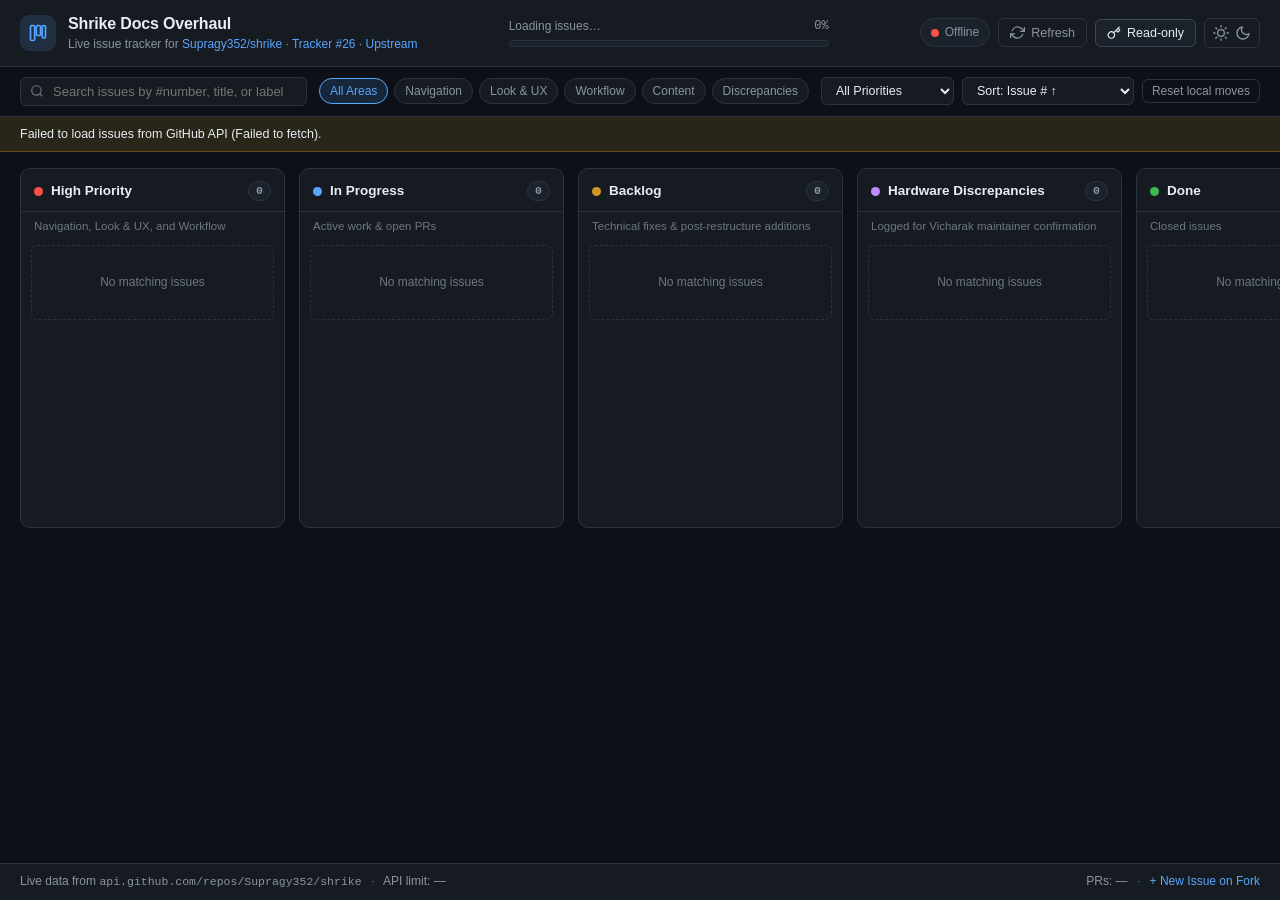
==== index.html @ 1a7da1d7 "feat: deploy live Shrike Docs Overhaul Kanban board to GitHub Pages" ====
<!DOCTYPE html>
<html lang="en" data-theme="dark">
<head>
  <meta charset="UTF-8" />
  <meta name="viewport" content="width=device-width, initial-scale=1.0" />
  <title>Shrike Docs Overhaul — Live Kanban Board</title>
  <link rel="icon" type="image/svg+xml" href="data:image/svg+xml,%3Csvg xmlns='http://www.w3.org/2000/svg' viewBox='0 0 32 32'%3E%3Crect width='32' height='32' rx='8' fill='%23161b22'/%3E%3Crect x='5' y='6' width='6' height='20' rx='2' fill='%23f85149'/%3E%3Crect x='13' y='6' width='6' height='14' rx='2' fill='%2358a6ff'/%3E%3Crect x='21' y='6' width='6' height='17' rx='2' fill='%233fb950'/%3E%3C/svg%3E" />
  <link rel="stylesheet" href="./styles.css" />
</head>
<body>
  <header class="topbar">
    <div class="topbar-left">
      <div class="brand">
        <span class="brand-icon" aria-hidden="true">
          <svg width="20" height="20" viewBox="0 0 24 24" fill="none" stroke="currentColor" stroke-width="2" stroke-linecap="round" stroke-linejoin="round">
            <rect x="3" y="3" width="5" height="18" rx="1.5"></rect>
            <rect x="10" y="3" width="5" height="12" rx="1.5"></rect>
            <rect x="17" y="3" width="4" height="15" rx="1.5"></rect>
          </svg>
        </span>
        <div>
          <h1>Shrike Docs Overhaul</h1>
          <p class="subtitle">
            Live issue tracker for
            <a href="https://github.com/Supragy352/shrike/issues" target="_blank" rel="noopener">Supragy352/shrike</a>
            &middot;
            <a href="https://github.com/Supragy352/shrike/issues/26" target="_blank" rel="noopener">Tracker #26</a>
            &middot;
            <a href="https://github.com/vicharak-in/shrike" target="_blank" rel="noopener">Upstream</a>
          </p>
        </div>
      </div>
    </div>

    <div class="topbar-center">
      <div class="progress-widget" title="Closed issues / Total tracked issues (excluding meta-tracker #26)">
        <div class="progress-meta">
          <span id="progress-label">Loading issues…</span>
          <span id="progress-pct" class="mono">0%</span>
        </div>
        <div class="progress-track">
          <div id="progress-fill" class="progress-fill" style="width: 0%"></div>
        </div>
      </div>
    </div>

    <div class="topbar-right">
      <div class="sync-pill" id="sync-status" title="Auto-refreshes every 60 seconds">
        <span class="status-dot" id="status-dot"></span>
        <span id="sync-text">Syncing…</span>
      </div>
      <button class="btn btn-ghost" id="btn-refresh" title="Refresh from GitHub API (R)">
        <svg width="15" height="15" viewBox="0 0 24 24" fill="none" stroke="currentColor" stroke-width="2" stroke-linecap="round" stroke-linejoin="round">
          <polyline points="23 4 23 10 17 10"></polyline>
          <polyline points="1 20 1 14 7 14"></polyline>
          <path d="M3.51 9a9 9 0 0 1 14.85-3.36L23 10M1 14l4.64 4.36A9 9 0 0 0 20.49 15"></path>
        </svg>
        <span>Refresh</span>
      </button>
      <button class="btn btn-outline" id="btn-token" title="Optional: connect GitHub token to push drag-and-drop changes live">
        <svg width="14" height="14" viewBox="0 0 24 24" fill="none" stroke="currentColor" stroke-width="2" stroke-linecap="round" stroke-linejoin="round">
          <path d="M21 2l-2 2m-7.61 7.61a5.5 5.5 0 1 1-7.778 7.778 5.5 5.5 0 0 1 7.777-7.777zm0 0L15.5 7.5m0 0l3 3L22 7l-3-3m-3.5 3.5L19 4"></path>
        </svg>
        <span id="token-btn-label">Read-only</span>
      </button>
      <button class="btn btn-icon" id="btn-theme" title="Toggle light/dark theme" aria-label="Toggle theme">
        <svg id="icon-sun" width="16" height="16" viewBox="0 0 24 24" fill="none" stroke="currentColor" stroke-width="2" stroke-linecap="round" stroke-linejoin="round">
          <circle cx="12" cy="12" r="5"></circle>
          <line x1="12" y1="1" x2="12" y2="3"></line>
          <line x1="12" y1="21" x2="12" y2="23"></line>
          <line x1="4.22" y1="4.22" x2="5.64" y2="5.64"></line>
          <line x1="18.36" y1="18.36" x2="19.78" y2="19.78"></line>
          <line x1="1" y1="12" x2="3" y2="12"></line>
          <line x1="21" y1="12" x2="23" y2="12"></line>
          <line x1="4.22" y1="19.78" x2="5.64" y2="18.36"></line>
          <line x1="18.36" y1="5.64" x2="19.78" y2="4.22"></line>
        </svg>
        <svg id="icon-moon" width="16" height="16" viewBox="0 0 24 24" fill="none" stroke="currentColor" stroke-width="2" stroke-linecap="round" stroke-linejoin="round" hidden>
          <path d="M21 12.79A9 9 0 1 1 11.21 3 7 7 0 0 0 21 12.79z"></path>
        </svg>
      </button>
    </div>
  </header>

  <section class="toolbar" aria-label="Filters">
    <div class="search-wrap">
      <svg class="search-icon" width="14" height="14" viewBox="0 0 24 24" fill="none" stroke="currentColor" stroke-width="2">
        <circle cx="11" cy="11" r="8"></circle>
        <line x1="21" y1="21" x2="16.65" y2="16.65"></line>
      </svg>
      <input id="search-input" type="search" placeholder="Search issues by #number, title, or label… (press /)" autocomplete="off" />
    </div>

    <div class="filter-group" id="area-filters" role="group" aria-label="Filter by area">
      <button class="chip active" data-area="all">All Areas</button>
      <button class="chip" data-area="area: navigation">Navigation</button>
      <button class="chip" data-area="area: look-and-ux">Look &amp; UX</button>
      <button class="chip" data-area="area: workflow">Workflow</button>
      <button class="chip" data-area="area: content">Content</button>
      <button class="chip" data-area="hardware-discrepancy">Discrepancies</button>
    </div>

    <div class="toolbar-right">
      <select id="priority-filter" aria-label="Filter by priority">
        <option value="all">All Priorities</option>
        <option value="priority: high">Priority: High</option>
        <option value="priority: medium">Priority: Medium</option>
        <option value="priority: low">Priority: Low</option>
      </select>

      <select id="sort-select" aria-label="Sort cards">
        <option value="number-asc">Sort: Issue # ↑</option>
        <option value="number-desc">Sort: Issue # ↓</option>
        <option value="updated-desc">Sort: Recently Updated</option>
      </select>

      <button class="btn btn-ghost btn-sm" id="btn-reset-local" hidden title="Clear local-only drag moves">
        Reset local moves
      </button>
    </div>
  </section>

  <div id="alert-banner" class="alert-banner" hidden></div>

  <main class="board" id="kanban-board" aria-label="Kanban Board">
    <!-- Columns rendered by app.js -->
  </main>

  <footer class="footer">
    <div class="footer-left">
      <span>Live data from <code>api.github.com/repos/Supragy352/shrike</code></span>
      <span class="sep">&middot;</span>
      <span id="rate-limit-info">API limit: —</span>
    </div>
    <div class="footer-right">
      <span id="pr-summary">PRs: —</span>
      <span class="sep">&middot;</span>
      <a href="https://github.com/Supragy352/shrike/issues/new" target="_blank" rel="noopener">+ New Issue on Fork</a>
    </div>
  </footer>

  <!-- Issue Detail Modal -->
  <div class="modal-backdrop" id="issue-modal" hidden>
    <div class="modal" role="dialog" aria-modal="true" aria-labelledby="modal-title">
      <div class="modal-header">
        <div class="modal-title-row">
          <span class="mono modal-number" id="modal-number">#0</span>
          <span class="state-badge" id="modal-state">open</span>
          <h2 id="modal-title">Issue Title</h2>
        </div>
        <button class="btn btn-icon" id="modal-close" aria-label="Close modal">&times;</button>
      </div>
      <div class="modal-meta">
        <div class="modal-labels" id="modal-labels"></div>
        <div class="modal-move">
          <label for="modal-column-select">Column:</label>
          <select id="modal-column-select">
            <option value="high">High Priority</option>
            <option value="in-progress">In Progress</option>
            <option value="backlog">Backlog</option>
            <option value="discrepancies">Hardware Discrepancies</option>
            <option value="done">Done</option>
          </select>
        </div>
      </div>
      <div class="modal-prs" id="modal-prs" hidden></div>
      <div class="modal-body" id="modal-body"></div>
      <div class="modal-footer">
        <span class="modal-timestamps" id="modal-timestamps"></span>
        <a class="btn btn-primary" id="modal-github-link" href="#" target="_blank" rel="noopener">Open on GitHub &rarr;</a>
      </div>
    </div>
  </div>

  <!-- Optional GitHub Token Modal -->
  <div class="modal-backdrop" id="token-modal" hidden>
    <div class="modal modal-sm" role="dialog" aria-modal="true" aria-labelledby="token-modal-title">
      <div class="modal-header">
        <h2 id="token-modal-title">GitHub Sync Settings</h2>
        <button class="btn btn-icon" id="token-modal-close" aria-label="Close modal">&times;</button>
      </div>
      <div class="modal-body">
        <p class="help-text">
          This board already fetches live public issues with <strong>no token required</strong> (60 requests/hour).
        </p>
        <p class="help-text">
          Optionally paste a GitHub Personal Access Token (<code>repo</code> or fine-grained <code>Issues: Read &amp; Write</code> on <code>Supragy352/shrike</code>) to:
        </p>
        <ul class="help-list">
          <li>Persist drag-and-drop column moves directly to GitHub (updates labels &amp; opens/closes issues).</li>
          <li>Raise the GitHub API rate limit to 5,000 requests/hour.</li>
        </ul>
        <p class="help-text muted">
          Your token is stored <strong>only</strong> in your browser's <code>localStorage</code> and sent only to <code>api.github.com</code>.
        </p>
        <label class="field-label" for="token-input">Personal Access Token</label>
        <input id="token-input" class="text-input mono" type="password" placeholder="ghp_… or github_pat_…" autocomplete="off" />
      </div>
      <div class="modal-footer">
        <button class="btn btn-danger-ghost" id="btn-clear-token">Disconnect</button>
        <div class="spacer"></div>
        <button class="btn btn-ghost" id="btn-cancel-token">Cancel</button>
        <button class="btn btn-primary" id="btn-save-token">Save &amp; Sync</button>
      </div>
    </div>
  </div>

  <div class="toast-container" id="toast-container" aria-live="polite"></div>

  <script src="./app.js"></script>
</body>
</html>
---- styles.css ----
:root {
  --bg: #0d1117;
  --surface: #161b22;
  --surface-2: #1c222b;
  --surface-hover: #212833;
  --border: #2b3340;
  --border-strong: #3c4657;
  --text: #e6edf3;
  --text-muted: #8b949e;
  --text-subtle: #6e7681;
  --accent: #58a6ff;
  --accent-bg: rgba(88, 166, 255, 0.14);
  --green: #3fb950;
  --amber: #d29922;
  --red: #f85149;
  --purple: #bc8cff;
  --shadow: 0 8px 24px rgba(0, 0, 0, 0.35);
  --radius: 10px;
  --radius-sm: 6px;
  --font-sans: -apple-system, BlinkMacSystemFont, "Segoe UI", "Inter", Roboto, Helvetica, Arial, sans-serif;
  --font-mono: ui-monospace, SFMono-Regular, "SF Mono", Menlo, Consolas, "Liberation Mono", monospace;
}

[data-theme="light"] {
  --bg: #f4f6f9;
  --surface: #ffffff;
  --surface-2: #f8fafc;
  --surface-hover: #f0f4f8;
  --border: #d8dee6;
  --border-strong: #bcc5d3;
  --text: #1f2328;
  --text-muted: #59636e;
  --text-subtle: #6e7781;
  --accent: #0969da;
  --accent-bg: rgba(9, 105, 218, 0.1);
  --green: #1a7f37;
  --amber: #9a6700;
  --red: #cf222e;
  --purple: #8250df;
  --shadow: 0 8px 24px rgba(31, 35, 40, 0.12);
}

*, *::before, *::after {
  box-sizing: border-box;
}

html, body {
  margin: 0;
  padding: 0;
  height: 100%;
  background: var(--bg);
  color: var(--text);
  font-family: var(--font-sans);
  font-size: 14px;
  line-height: 1.45;
  -webkit-font-smoothing: antialiased;
}

body {
  display: flex;
  flex-direction: column;
  min-height: 100vh;
}

a {
  color: var(--accent);
  text-decoration: none;
}

a:hover {
  text-decoration: underline;
}

.mono {
  font-family: var(--font-mono);
}

/* Top Bar */
.topbar {
  display: flex;
  align-items: center;
  justify-content: space-between;
  gap: 16px;
  padding: 12px 20px;
  background: var(--surface);
  border-bottom: 1px solid var(--border);
  flex-wrap: wrap;
}

.brand {
  display: flex;
  align-items: center;
  gap: 12px;
}

.brand-icon {
  display: grid;
  place-items: center;
  width: 36px;
  height: 36px;
  border-radius: 9px;
  background: var(--accent-bg);
  color: var(--accent);
  flex-shrink: 0;
}

.brand h1 {
  margin: 0;
  font-size: 16px;
  font-weight: 650;
  letter-spacing: -0.01em;
}

.subtitle {
  margin: 1px 0 0;
  font-size: 12px;
  color: var(--text-muted);
}

.topbar-center {
  flex: 1;
  max-width: 320px;
  min-width: 190px;
}

.progress-widget {
  display: flex;
  flex-direction: column;
  gap: 5px;
}

.progress-meta {
  display: flex;
  justify-content: space-between;
  font-size: 12px;
  color: var(--text-muted);
}

.progress-track {
  height: 7px;
  border-radius: 99px;
  background: var(--surface-2);
  border: 1px solid var(--border);
  overflow: hidden;
}

.progress-fill {
  height: 100%;
  background: linear-gradient(90deg, var(--accent), var(--green));
  border-radius: 99px;
  transition: width 0.35s ease;
}

.topbar-right {
  display: flex;
  align-items: center;
  gap: 8px;
  flex-wrap: wrap;
}

.sync-pill {
  display: inline-flex;
  align-items: center;
  gap: 6px;
  font-size: 12px;
  color: var(--text-muted);
  padding: 5px 10px;
  border-radius: 99px;
  background: var(--surface-2);
  border: 1px solid var(--border);
}

.status-dot {
  width: 8px;
  height: 8px;
  border-radius: 50%;
  background: var(--amber);
}

.status-dot.live {
  background: var(--green);
  box-shadow: 0 0 0 3px rgba(63, 185, 80, 0.22);
}

.status-dot.error {
  background: var(--red);
}

/* Buttons */
.btn {
  display: inline-flex;
  align-items: center;
  gap: 6px;
  padding: 6px 11px;
  border-radius: var(--radius-sm);
  font-size: 12.5px;
  font-weight: 500;
  font-family: inherit;
  cursor: pointer;
  border: 1px solid transparent;
  transition: background 0.15s, border-color 0.15s, color 0.15s;
}

.btn-ghost {
  background: transparent;
  color: var(--text-muted);
  border-color: var(--border);
}

.btn-ghost:hover {
  background: var(--surface-hover);
  color: var(--text);
}

.btn-outline {
  background: var(--surface-2);
  color: var(--text);
  border-color: var(--border-strong);
}

.btn-outline:hover {
  border-color: var(--accent);
}

.btn-outline.connected {
  border-color: var(--green);
  color: var(--green);
}

.btn-primary {
  background: var(--accent);
  color: #ffffff;
  border-color: var(--accent);
}

.btn-primary:hover {
  filter: brightness(1.08);
  text-decoration: none;
}

.btn-danger-ghost {
  background: transparent;
  color: var(--red);
  border-color: transparent;
}

.btn-danger-ghost:hover {
  background: rgba(248, 81, 73, 0.12);
}

.btn-icon {
  padding: 6px 8px;
  background: transparent;
  color: var(--text-muted);
  border-color: var(--border);
  font-size: 16px;
  line-height: 1;
}

.btn-icon:hover {
  background: var(--surface-hover);
  color: var(--text);
}

.btn-sm {
  padding: 4px 9px;
  font-size: 12px;
}

.spin svg {
  animation: spin 0.8s linear infinite;
}

@keyframes spin {
  from { transform: rotate(0deg); }
  to { transform: rotate(360deg); }
}

/* Toolbar */
.toolbar {
  display: flex;
  align-items: center;
  gap: 12px;
  padding: 10px 20px;
  background: var(--bg);
  border-bottom: 1px solid var(--border);
  flex-wrap: wrap;
}

.search-wrap {
  position: relative;
  min-width: 220px;
  flex: 1 1 240px;
  max-width: 340px;
}

.search-icon {
  position: absolute;
  left: 10px;
  top: 50%;
  transform: translateY(-50%);
  color: var(--text-subtle);
  pointer-events: none;
}

#search-input {
  width: 100%;
  padding: 6px 10px 6px 32px;
  background: var(--surface);
  border: 1px solid var(--border);
  border-radius: var(--radius-sm);
  color: var(--text);
  font-size: 13px;
  font-family: inherit;
  outline: none;
}

#search-input:focus {
  border-color: var(--accent);
}

.filter-group {
  display: flex;
  align-items: center;
  gap: 6px;
  flex-wrap: wrap;
}

.chip {
  padding: 5px 10px;
  border-radius: 99px;
  font-size: 12px;
  font-weight: 500;
  font-family: inherit;
  background: var(--surface);
  color: var(--text-muted);
  border: 1px solid var(--border);
  cursor: pointer;
  transition: all 0.15s;
}

.chip:hover {
  border-color: var(--border-strong);
  color: var(--text);
}

.chip.active {
  background: var(--accent-bg);
  color: var(--accent);
  border-color: var(--accent);
}

.toolbar-right {
  margin-left: auto;
  display: flex;
  align-items: center;
  gap: 8px;
  flex-wrap: wrap;
}

select {
  padding: 5px 10px;
  border-radius: var(--radius-sm);
  background: var(--surface);
  color: var(--text);
  border: 1px solid var(--border);
  font-size: 12.5px;
  font-family: inherit;
  cursor: pointer;
}

/* Alert Banner */
.alert-banner {
  padding: 8px 20px;
  background: rgba(210, 153, 34, 0.14);
  border-bottom: 1px solid rgba(210, 153, 34, 0.35);
  color: var(--text);
  font-size: 12.5px;
}

/* Kanban Board */
.board {
  flex: 1;
  display: grid;
  grid-template-columns: repeat(5, minmax(265px, 1fr));
  gap: 14px;
  padding: 16px 20px;
  overflow-x: auto;
  align-items: start;
}

.column {
  display: flex;
  flex-direction: column;
  background: var(--surface);
  border: 1px solid var(--border);
  border-radius: var(--radius);
  min-height: 360px;
  max-height: calc(100vh - 195px);
  transition: border-color 0.15s, background 0.15s;
}

.column.drag-over {
  border-color: var(--accent);
  background: var(--surface-2);
  box-shadow: 0 0 0 2px var(--accent-bg);
}

.column-header {
  display: flex;
  align-items: center;
  justify-content: space-between;
  padding: 12px 13px 10px;
  border-bottom: 1px solid var(--border);
  position: sticky;
  top: 0;
  background: inherit;
  border-radius: var(--radius) var(--radius) 0 0;
  z-index: 2;
}

.column-title-group {
  display: flex;
  align-items: center;
  gap: 8px;
}

.col-dot {
  width: 9px;
  height: 9px;
  border-radius: 50%;
  flex-shrink: 0;
}

.column-header h2 {
  margin: 0;
  font-size: 13.5px;
  font-weight: 650;
}

.col-desc {
  padding: 6px 13px 0;
  font-size: 11.5px;
  color: var(--text-subtle);
}

.col-count {
  font-family: var(--font-mono);
  font-size: 11.5px;
  font-weight: 600;
  padding: 1px 7px;
  border-radius: 99px;
  background: var(--surface-2);
  border: 1px solid var(--border);
  color: var(--text-muted);
}

.column-body {
  padding: 10px;
  display: flex;
  flex-direction: column;
  gap: 9px;
  overflow-y: auto;
  flex: 1;
}

.empty-col {
  text-align: center;
  padding: 28px 12px;
  font-size: 12px;
  color: var(--text-subtle);
  border: 1px dashed var(--border);
  border-radius: var(--radius-sm);
}

/* Issue Card */
.card {
  background: var(--surface-2);
  border: 1px solid var(--border);
  border-radius: 8px;
  padding: 10px 11px;
  cursor: pointer;
  transition: transform 0.12s ease, border-color 0.15s, background 0.15s;
  user-select: none;
}

.card:hover {
  border-color: var(--border-strong);
  background: var(--surface-hover);
  transform: translateY(-1px);
}

.card.dragging {
  opacity: 0.45;
  transform: scale(0.98);
}

.card-top {
  display: flex;
  align-items: center;
  justify-content: space-between;
  gap: 6px;
  margin-bottom: 5px;
}

.card-num-wrap {
  display: flex;
  align-items: center;
  gap: 6px;
}

.card-num {
  font-family: var(--font-mono);
  font-size: 11.5px;
  color: var(--text-muted);
  font-weight: 600;
}

.card-prefix {
  font-family: var(--font-mono);
  font-size: 10.5px;
  padding: 1px 5px;
  border-radius: 4px;
  background: var(--surface);
  border: 1px solid var(--border);
  color: var(--text-muted);
}

.local-tag {
  font-size: 10px;
  padding: 1px 5px;
  border-radius: 4px;
  background: rgba(210, 153, 34, 0.18);
  color: var(--amber);
  font-weight: 600;
}

.card-title {
  margin: 0 0 8px;
  font-size: 13px;
  font-weight: 550;
  color: var(--text);
  line-height: 1.38;
}

.card-labels {
  display: flex;
  flex-wrap: wrap;
  gap: 4px;
  margin-bottom: 6px;
}

.label-pill {
  display: inline-flex;
  align-items: center;
  font-size: 10.5px;
  font-weight: 600;
  padding: 1px 7px;
  border-radius: 99px;
  border: 1px solid transparent;
  white-space: nowrap;
}

.card-footer {
  display: flex;
  align-items: center;
  justify-content: space-between;
  gap: 8px;
  margin-top: 6px;
  padding-top: 6px;
  border-top: 1px solid var(--border);
  font-size: 11px;
  color: var(--text-subtle);
}

.task-mini {
  display: inline-flex;
  align-items: center;
  gap: 5px;
}

.task-bar {
  width: 36px;
  height: 4px;
  border-radius: 99px;
  background: var(--border);
  overflow: hidden;
}

.task-bar-fill {
  height: 100%;
  background: var(--green);
}

.pr-pill {
  display: inline-flex;
  align-items: center;
  gap: 4px;
  font-family: var(--font-mono);
  font-size: 10.5px;
  padding: 1px 6px;
  border-radius: 4px;
  background: rgba(63, 185, 80, 0.15);
  color: var(--green);
  border: 1px solid rgba(63, 185, 80, 0.35);
}

.pr-pill.merged {
  background: rgba(188, 140, 255, 0.16);
  color: var(--purple);
  border-color: rgba(188, 140, 255, 0.35);
}

/* Footer */
.footer {
  display: flex;
  justify-content: space-between;
  align-items: center;
  gap: 12px;
  padding: 9px 20px;
  font-size: 12px;
  color: var(--text-muted);
  background: var(--surface);
  border-top: 1px solid var(--border);
  flex-wrap: wrap;
}

.footer code {
  font-family: var(--font-mono);
  font-size: 11.5px;
}

.sep {
  margin: 0 6px;
  color: var(--text-subtle);
}

/* Modal */
.modal-backdrop {
  position: fixed;
  inset: 0;
  background: rgba(0, 0, 0, 0.62);
  display: flex;
  align-items: center;
  justify-content: center;
  padding: 20px;
  z-index: 100;
  backdrop-filter: blur(2px);
}

.modal-backdrop[hidden] {
  display: none;
}

.modal {
  background: var(--surface);
  border: 1px solid var(--border-strong);
  border-radius: 12px;
  width: 100%;
  max-width: 680px;
  max-height: 85vh;
  display: flex;
  flex-direction: column;
  box-shadow: var(--shadow);
  overflow: hidden;
}

.modal-sm {
  max-width: 480px;
}

.modal-header {
  display: flex;
  align-items: flex-start;
  justify-content: space-between;
  gap: 12px;
  padding: 16px 18px;
  border-bottom: 1px solid var(--border);
}

.modal-title-row {
  display: flex;
  align-items: center;
  flex-wrap: wrap;
  gap: 8px;
}

.modal-header h2 {
  margin: 0;
  font-size: 16px;
  font-weight: 650;
  line-height: 1.35;
}

.modal-number {
  font-size: 13px;
  color: var(--text-muted);
}

.state-badge {
  font-size: 11px;
  font-weight: 600;
  text-transform: uppercase;
  padding: 2px 8px;
  border-radius: 99px;
}

.state-badge.open {
  background: rgba(63, 185, 80, 0.16);
  color: var(--green);
}

.state-badge.closed {
  background: rgba(188, 140, 255, 0.18);
  color: var(--purple);
}

.modal-meta {
  display: flex;
  align-items: center;
  justify-content: space-between;
  gap: 12px;
  padding: 10px 18px;
  background: var(--surface-2);
  border-bottom: 1px solid var(--border);
  flex-wrap: wrap;
}

.modal-labels {
  display: flex;
  flex-wrap: wrap;
  gap: 5px;
}

.modal-move {
  display: flex;
  align-items: center;
  gap: 6px;
  font-size: 12px;
  color: var(--text-muted);
}

.modal-prs {
  padding: 8px 18px;
  background: rgba(63, 185, 80, 0.08);
  border-bottom: 1px solid var(--border);
  font-size: 12.5px;
  display: flex;
  align-items: center;
  gap: 8px;
  flex-wrap: wrap;
}

.modal-body {
  padding: 16px 18px;
  overflow-y: auto;
  flex: 1;
  font-size: 13.5px;
  line-height: 1.6;
}

.modal-body h3, .modal-body h4 {
  margin: 14px 0 6px;
  font-size: 14px;
}

.modal-body h3:first-child {
  margin-top: 0;
}

.modal-body p {
  margin: 0 0 10px;
}

.modal-body ul, .modal-body ol {
  margin: 0 0 12px;
  padding-left: 20px;
}

.modal-body li {
  margin-bottom: 4px;
}

.modal-body code {
  font-family: var(--font-mono);
  font-size: 12px;
  background: var(--surface-2);
  border: 1px solid var(--border);
  padding: 1px 5px;
  border-radius: 4px;
}

.modal-body blockquote {
  margin: 8px 0;
  padding: 6px 12px;
  border-left: 3px solid var(--accent);
  background: var(--surface-2);
  color: var(--text-muted);
}

.modal-footer {
  display: flex;
  align-items: center;
  justify-content: space-between;
  gap: 10px;
  padding: 12px 18px;
  border-top: 1px solid var(--border);
  background: var(--surface-2);
}

.modal-timestamps {
  font-size: 11.5px;
  color: var(--text-subtle);
}

.spacer {
  flex: 1;
}

.help-text {
  margin: 0 0 10px;
  font-size: 13px;
}

.help-text.muted {
  color: var(--text-muted);
  font-size: 12px;
}

.help-list {
  margin: 0 0 12px;
  padding-left: 18px;
  font-size: 12.5px;
  color: var(--text-muted);
}

.field-label {
  display: block;
  font-size: 12px;
  font-weight: 600;
  margin-bottom: 6px;
}

.text-input {
  width: 100%;
  padding: 8px 10px;
  border-radius: var(--radius-sm);
  border: 1px solid var(--border-strong);
  background: var(--bg);
  color: var(--text);
  font-size: 13px;
}

/* Toasts */
.toast-container {
  position: fixed;
  bottom: 18px;
  right: 18px;
  display: flex;
  flex-direction: column;
  gap: 8px;
  z-index: 200;
}

.toast {
  background: var(--surface);
  color: var(--text);
  border: 1px solid var(--border-strong);
  border-left: 3px solid var(--accent);
  border-radius: 8px;
  padding: 10px 14px;
  font-size: 12.5px;
  box-shadow: var(--shadow);
  max-width: 340px;
  animation: fadeIn 0.18s ease;
}

.toast.success { border-left-color: var(--green); }
.toast.warn { border-left-color: var(--amber); }
.toast.error { border-left-color: var(--red); }

@keyframes fadeIn {
  from { opacity: 0; transform: translateY(6px); }
  to { opacity: 1; transform: translateY(0); }
}

@media (max-width: 900px) {
  .board {
    grid-template-columns: repeat(5, minmax(280px, 82vw));
  }
  .column {
    max-height: none;
  }
  .topbar-center {
    order: 3;
    max-width: 100%;
    flex-basis: 100%;
  }
}
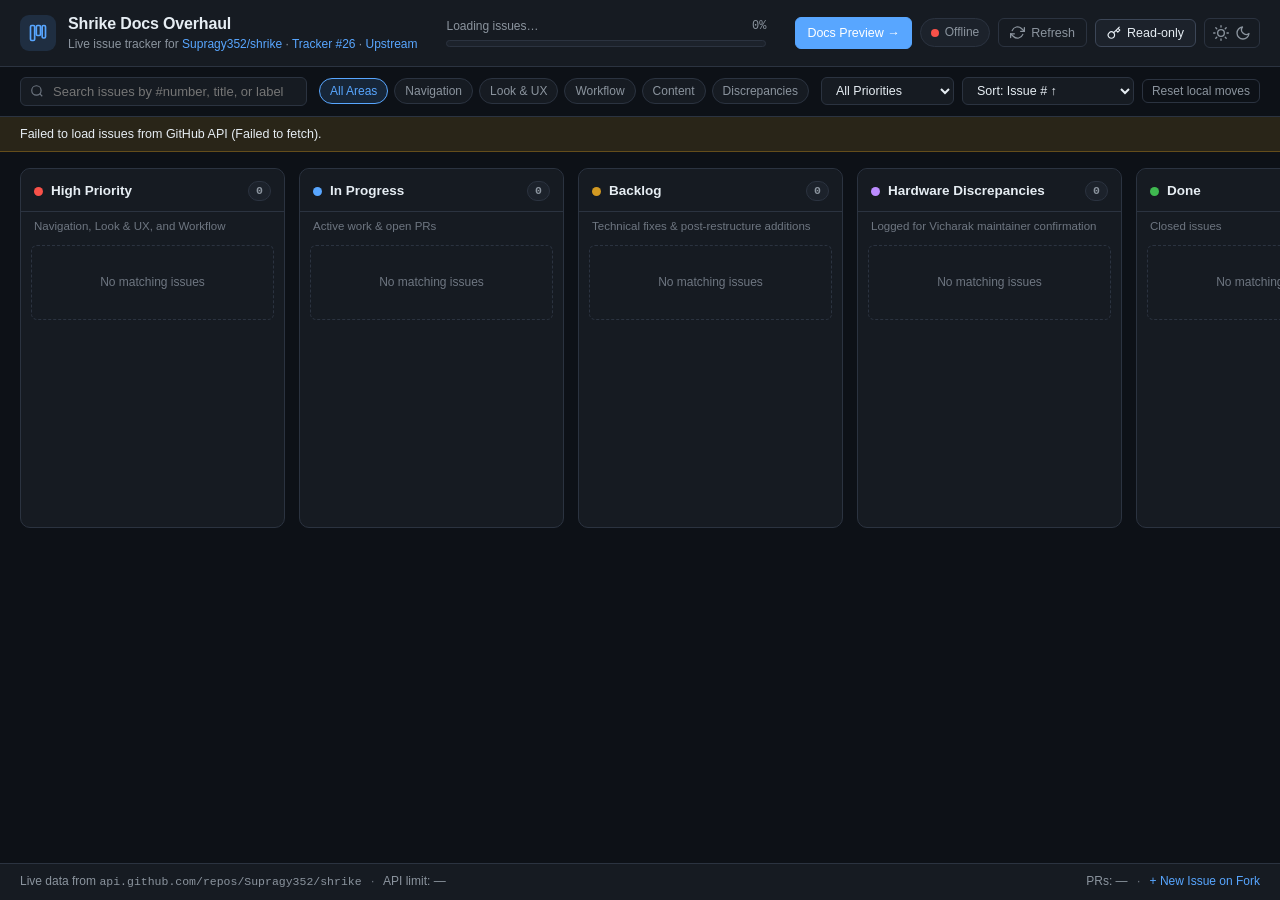
==== commit 382282cc: "deploy: publish Phase 1 Sphinx docs preview under /docs/ and link from Kanban board" ====
--- a/index.html
+++ b/index.html
@@ -45,6 +45,9 @@
     </div>
 
     <div class="topbar-right">
+      <a class="btn btn-primary" href="./docs/" title="Open live Sphinx documentation preview">
+        <span>Docs Preview &rarr;</span>
+      </a>
       <div class="sync-pill" id="sync-status" title="Auto-refreshes every 60 seconds">
         <span class="status-dot" id="status-dot"></span>
         <span id="sync-text">Syncing…</span>
